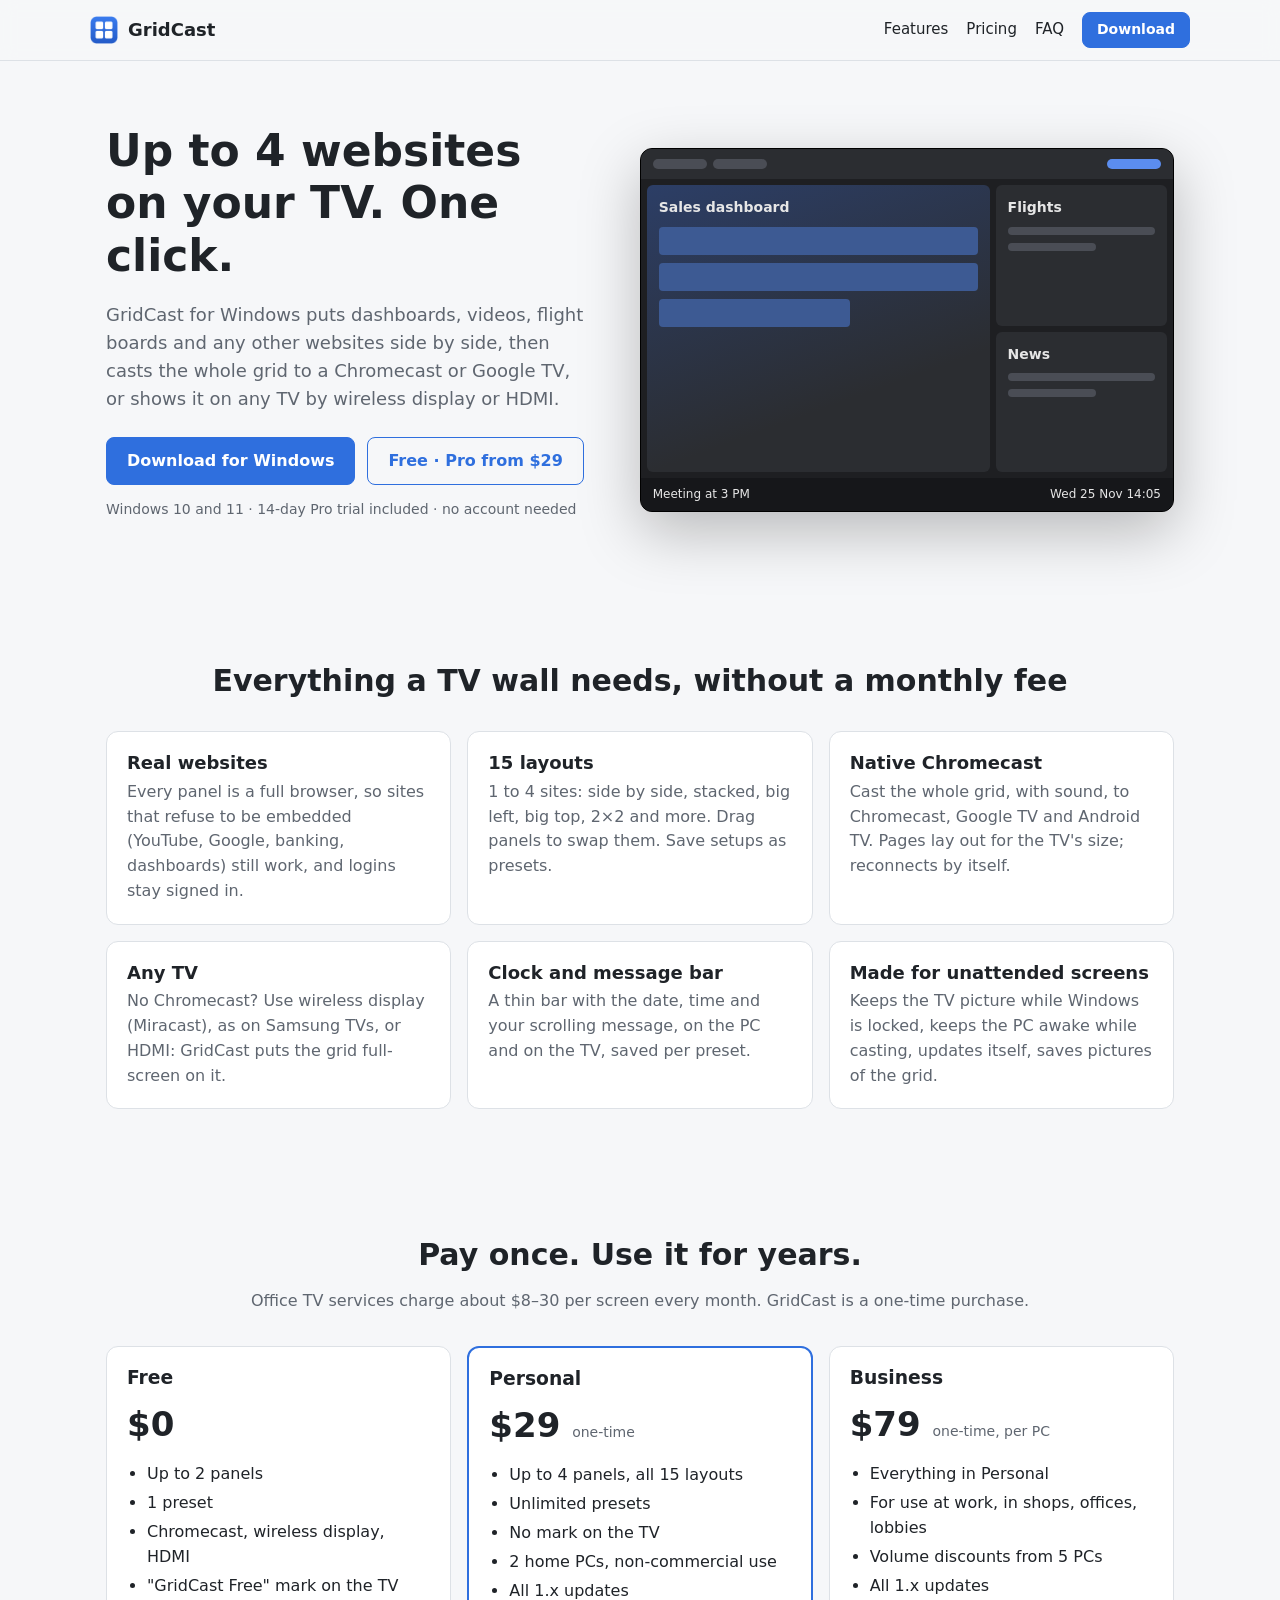
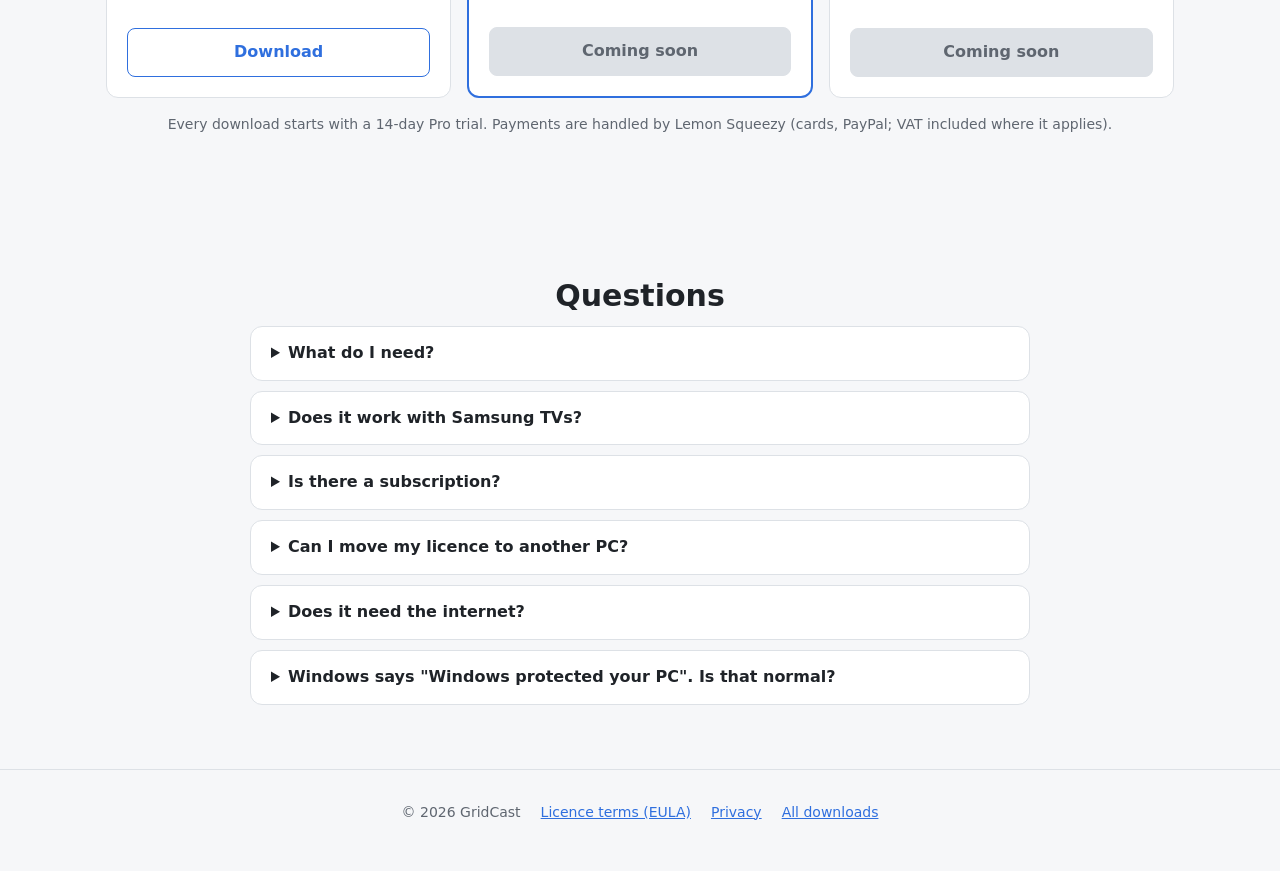
==== index.html @ 94e27844 "GridCast website Co-Authored-By: Claude Opus 5.5 <noreply@anthropic.com>" ====
<!doctype html>
<html lang="en">
  <head>
    <meta charset="utf-8" />
    <meta name="viewport" content="width=device-width, initial-scale=1" />
    <title>GridCast: up to 4 websites on your TV</title>
    <meta
      name="description"
      content="GridCast for Windows shows up to 4 websites at once in a grid, on your PC or your TV: Chromecast, Google TV, wireless display or HDMI. No player box, no monthly fee."
    />
    <link rel="icon" href="icon.png" />
    <link rel="stylesheet" href="site.css" />
  </head>
  <body>
    <header class="top">
      <a class="brand" href="#"><img src="icon.png" alt="" width="28" height="28" /> GridCast</a>
      <nav>
        <a href="#features">Features</a>
        <a href="#pricing">Pricing</a>
        <a href="#faq">FAQ</a>
        <a class="button small" href="https://github.com/bkokash/gridcast-releases/releases/latest">Download</a>
      </nav>
    </header>

    <main>
      <section class="hero">
        <div class="hero-text">
          <h1>Up to 4 websites on your TV. One click.</h1>
          <p class="lead">
            GridCast for Windows puts dashboards, videos, flight boards and any other websites side by side, then casts the
            whole grid to a Chromecast or Google TV, or shows it on any TV by wireless display or HDMI.
          </p>
          <div class="cta">
            <a class="button" href="https://github.com/bkokash/gridcast-releases/releases/latest">Download for Windows</a>
            <a class="button ghost" href="#pricing">Free · Pro from $29</a>
          </div>
          <p class="small muted">Windows 10 and 11 · 14-day Pro trial included · no account needed</p>
        </div>
        <div class="mock" aria-hidden="true">
          <div class="mock-bar"><span></span><span></span><span></span></div>
          <div class="mock-grid">
            <div class="cell big"><b>Sales dashboard</b><i></i><i></i><i class="short"></i></div>
            <div class="cell"><b>Flights</b><i></i><i class="short"></i></div>
            <div class="cell"><b>News</b><i></i><i class="short"></i></div>
          </div>
          <div class="mock-clock"><span>Meeting at 3 PM</span><span>Wed 25 Nov 14:05</span></div>
        </div>
      </section>

      <section id="features" class="features">
        <h2>Everything a TV wall needs, without a monthly fee</h2>
        <div class="grid3">
          <article>
            <h3>Real websites</h3>
            <p>Every panel is a full browser, so sites that refuse to be embedded (YouTube, Google, banking, dashboards) still work, and logins stay signed in.</p>
          </article>
          <article>
            <h3>15 layouts</h3>
            <p>1 to 4 sites: side by side, stacked, big left, big top, 2×2 and more. Drag panels to swap them. Save setups as presets.</p>
          </article>
          <article>
            <h3>Native Chromecast</h3>
            <p>Cast the whole grid, with sound, to Chromecast, Google TV and Android TV. Pages lay out for the TV's size; reconnects by itself.</p>
          </article>
          <article>
            <h3>Any TV</h3>
            <p>No Chromecast? Use wireless display (Miracast), as on Samsung TVs, or HDMI: GridCast puts the grid full-screen on it.</p>
          </article>
          <article>
            <h3>Clock and message bar</h3>
            <p>A thin bar with the date, time and your scrolling message, on the PC and on the TV, saved per preset.</p>
          </article>
          <article>
            <h3>Made for unattended screens</h3>
            <p>Keeps the TV picture while Windows is locked, keeps the PC awake while casting, updates itself, saves pictures of the grid.</p>
          </article>
        </div>
      </section>

      <section id="pricing" class="pricing">
        <h2>Pay once. Use it for years.</h2>
        <p class="muted center">Office TV services charge about $8–30 per screen every month. GridCast is a one-time purchase.</p>
        <div class="plans">
          <article class="plan">
            <h3>Free</h3>
            <p class="price">$0</p>
            <ul>
              <li>Up to 2 panels</li>
              <li>1 preset</li>
              <li>Chromecast, wireless display, HDMI</li>
              <li>"GridCast Free" mark on the TV</li>
            </ul>
            <a class="button ghost" href="https://github.com/bkokash/gridcast-releases/releases/latest">Download</a>
          </article>
          <article class="plan featured">
            <h3>Personal</h3>
            <p class="price">$29 <span>one-time</span></p>
            <ul>
              <li>Up to 4 panels, all 15 layouts</li>
              <li>Unlimited presets</li>
              <li>No mark on the TV</li>
              <li>2 home PCs, non-commercial use</li>
              <li>All 1.x updates</li>
            </ul>
            <a class="button buy" data-plan="personal" href="#pricing">Buy Personal</a>
          </article>
          <article class="plan">
            <h3>Business</h3>
            <p class="price">$79 <span>one-time, per PC</span></p>
            <ul>
              <li>Everything in Personal</li>
              <li>For use at work, in shops, offices, lobbies</li>
              <li>Volume discounts from 5 PCs</li>
              <li>All 1.x updates</li>
            </ul>
            <a class="button buy" data-plan="business" href="#pricing">Buy Business</a>
          </article>
        </div>
        <p class="small muted center" id="shop-note">
          Every download starts with a 14-day Pro trial. Payments are handled by Lemon Squeezy (cards, PayPal; VAT included where it applies).
        </p>
      </section>

      <section id="faq" class="faq">
        <h2>Questions</h2>
        <details>
          <summary>What do I need?</summary>
          <p>A Windows 10 or 11 PC and a TV with Chromecast or Google TV, wireless display (Miracast) or an HDMI cable. The PC and TV must be on the same network for casting.</p>
        </details>
        <details>
          <summary>Does it work with Samsung TVs?</summary>
          <p>Yes, through wireless display: in GridCast choose Cast → Wireless display, pick the TV, and the grid moves there. A VPN on the PC can block wireless displays.</p>
        </details>
        <details>
          <summary>Is there a subscription?</summary>
          <p>No. Personal and Business are one-time purchases and include all updates to version 1.x.</p>
        </details>
        <details>
          <summary>Can I move my licence to another PC?</summary>
          <p>Yes: in GridCast, Settings → Licence → Remove from this PC, then enter the key on the new PC.</p>
        </details>
        <details>
          <summary>Does it need the internet?</summary>
          <p>Only for the websites you show, for activating your licence (then about once a month), and for updates. Casting goes straight from your PC to the TV on your network.</p>
        </details>
        <details>
          <summary>Windows says "Windows protected your PC". Is that normal?</summary>
          <p>For now, yes: GridCast isn't code-signed yet. Click "More info", then "Run anyway".</p>
        </details>
      </section>
    </main>

    <footer class="foot">
      <span>© 2026 GridCast</span>
      <a href="eula.html">Licence terms (EULA)</a>
      <a href="privacy.html">Privacy</a>
      <a href="https://github.com/bkokash/gridcast-releases/releases">All downloads</a>
    </footer>

    <script>
      // Buy buttons: the Lemon Squeezy checkout links go here once the shop is open.
      const CHECKOUT = { personal: '', business: '' }
      document.querySelectorAll('.buy').forEach((a) => {
        const link = CHECKOUT[a.dataset.plan]
        if (link) a.href = link
        else {
          a.classList.add('soon')
          a.textContent = 'Coming soon'
          a.removeAttribute('href')
        }
      })
    </script>
  </body>
</html>
---- site.css ----
:root {
  --bg: #f6f7f9;
  --card: #ffffff;
  --text: #1f2328;
  --muted: #5f6670;
  --border: #dde1e6;
  --accent: #2f6fde;
  --accent-text: #ffffff;
  --mock: #1e1f22;
  color-scheme: light dark;
}
@media (prefers-color-scheme: dark) {
  :root {
    --bg: #17181b;
    --card: #222428;
    --text: #e8e9eb;
    --muted: #a0a5ad;
    --border: #34373d;
    --accent: #5b8def;
  }
}
* {
  box-sizing: border-box;
}
html {
  scroll-behavior: smooth;
}
body {
  margin: 0;
  background: var(--bg);
  color: var(--text);
  font: 16px/1.55 'Segoe UI', system-ui, -apple-system, sans-serif;
}
a {
  color: var(--accent);
}
h1,
h2,
h3 {
  line-height: 1.2;
}
.muted {
  color: var(--muted);
}
.small {
  font-size: 14px;
}
.center {
  text-align: center;
}

/* Header */
.top {
  position: sticky;
  top: 0;
  z-index: 2;
  display: flex;
  align-items: center;
  justify-content: space-between;
  gap: 16px;
  padding: 12px max(16px, calc((100vw - 1100px) / 2));
  background: color-mix(in srgb, var(--bg) 88%, transparent);
  backdrop-filter: blur(8px);
  border-bottom: 1px solid var(--border);
}
.brand {
  display: flex;
  align-items: center;
  gap: 10px;
  font-weight: 700;
  font-size: 18px;
  color: var(--text);
  text-decoration: none;
}
.brand img {
  border-radius: 6px;
}
nav {
  display: flex;
  align-items: center;
  gap: 18px;
}
nav a {
  color: var(--text);
  text-decoration: none;
  font-size: 15px;
}
nav a:not(.button):hover {
  color: var(--accent);
}

/* Buttons */
.button {
  display: inline-block;
  padding: 11px 20px;
  border-radius: 8px;
  background: var(--accent);
  color: var(--accent-text) !important;
  font-weight: 600;
  text-decoration: none;
  border: 1px solid var(--accent);
  text-align: center;
}
.button:hover {
  filter: brightness(1.08);
}
.button.small {
  padding: 6px 14px;
  font-size: 14px;
}
.button.ghost {
  background: transparent;
  color: var(--accent) !important;
}
.button.soon {
  background: var(--border);
  border-color: var(--border);
  color: var(--muted) !important;
  cursor: default;
  filter: none;
}

main {
  max-width: 1100px;
  margin: 0 auto;
  padding: 0 16px;
}
section {
  padding: 64px 0;
}
h2 {
  font-size: 30px;
  text-align: center;
  margin: 0 0 12px;
}

/* Hero */
.hero {
  display: grid;
  grid-template-columns: 1fr 1.1fr;
  gap: 48px;
  align-items: center;
}
.hero h1 {
  font-size: 44px;
  margin: 0 0 16px;
}
.lead {
  font-size: 18px;
  color: var(--muted);
}
.cta {
  display: flex;
  flex-wrap: wrap;
  gap: 12px;
  margin: 24px 0 12px;
}

/* App mock-up (drawn, not a screenshot) */
.mock {
  border-radius: 12px;
  overflow: hidden;
  background: var(--mock);
  box-shadow: 0 20px 60px rgba(0, 0, 0, 0.25);
  border: 1px solid #000;
}
.mock-bar {
  display: flex;
  gap: 6px;
  padding: 10px 12px;
  background: #2b2d31;
}
.mock-bar span {
  width: 54px;
  height: 10px;
  border-radius: 5px;
  background: #4a4d55;
}
.mock-bar span:last-child {
  margin-left: auto;
  background: #5b8def;
}
.mock-grid {
  display: grid;
  grid-template-columns: 2fr 1fr;
  grid-template-rows: 1fr 1fr;
  gap: 6px;
  padding: 6px;
  aspect-ratio: 16 / 9;
}
.cell {
  border-radius: 6px;
  background: #2b2d31;
  padding: 12px;
  display: flex;
  flex-direction: column;
  gap: 8px;
}
.cell.big {
  grid-row: span 2;
  background: linear-gradient(160deg, #2c3e66, #2b2d31 70%);
}
.cell b {
  color: #e6e6e6;
  font-size: 14px;
}
.cell i {
  display: block;
  height: 8px;
  border-radius: 4px;
  background: #4a4d55;
}
.cell i.short {
  width: 60%;
}
.cell.big i {
  height: 28px;
  background: #3d5a93;
}
.mock-clock {
  display: flex;
  justify-content: space-between;
  padding: 7px 12px;
  background: #16171a;
  color: #e6e6e6;
  font-size: 12px;
}

/* Features */
.grid3 {
  display: grid;
  grid-template-columns: repeat(3, 1fr);
  gap: 16px;
  margin-top: 32px;
}
.grid3 article,
.plan,
.faq details {
  background: var(--card);
  border: 1px solid var(--border);
  border-radius: 12px;
  padding: 20px;
}
.grid3 h3 {
  margin: 0 0 6px;
  font-size: 18px;
}
.grid3 p {
  margin: 0;
  color: var(--muted);
}

/* Pricing */
.plans {
  display: grid;
  grid-template-columns: repeat(3, 1fr);
  gap: 16px;
  margin: 32px 0 16px;
  align-items: stretch;
}
.plan {
  display: flex;
  flex-direction: column;
}
.plan.featured {
  border: 2px solid var(--accent);
}
.plan h3 {
  margin: 0;
}
.price {
  font-size: 34px;
  font-weight: 700;
  margin: 8px 0;
}
.price span {
  font-size: 14px;
  font-weight: 400;
  color: var(--muted);
}
.plan ul {
  padding-left: 20px;
  margin: 0 0 20px;
  flex: 1;
}
.plan li {
  margin: 4px 0;
}

/* FAQ */
.faq {
  max-width: 780px;
  margin: 0 auto;
}
.faq details {
  margin-top: 10px;
  padding: 14px 20px;
}
.faq summary {
  cursor: pointer;
  font-weight: 600;
}
.faq details p {
  color: var(--muted);
  margin: 10px 0 0;
}

/* Footer */
.foot {
  display: flex;
  flex-wrap: wrap;
  gap: 20px;
  justify-content: center;
  padding: 32px 16px 48px;
  border-top: 1px solid var(--border);
  color: var(--muted);
  font-size: 14px;
}

/* Text pages (EULA, privacy) */
.doc {
  max-width: 780px;
  margin: 0 auto;
  padding: 40px 16px 64px;
}
.doc h1 {
  font-size: 32px;
}
.doc h2 {
  text-align: left;
  font-size: 22px;
  margin-top: 32px;
}
.doc table {
  border-collapse: collapse;
  width: 100%;
  font-size: 15px;
}
.doc th,
.doc td {
  border: 1px solid var(--border);
  padding: 8px 10px;
  text-align: left;
  vertical-align: top;
}
.doc .note {
  background: var(--card);
  border: 1px solid var(--border);
  border-left: 4px solid var(--accent);
  border-radius: 8px;
  padding: 10px 14px;
}

/* Phones */
@media (max-width: 820px) {
  .hero,
  .grid3,
  .plans {
    grid-template-columns: 1fr;
  }
  .hero h1 {
    font-size: 34px;
  }
  nav a:not(.button) {
    display: none;
  }
  section {
    padding: 44px 0;
  }
}
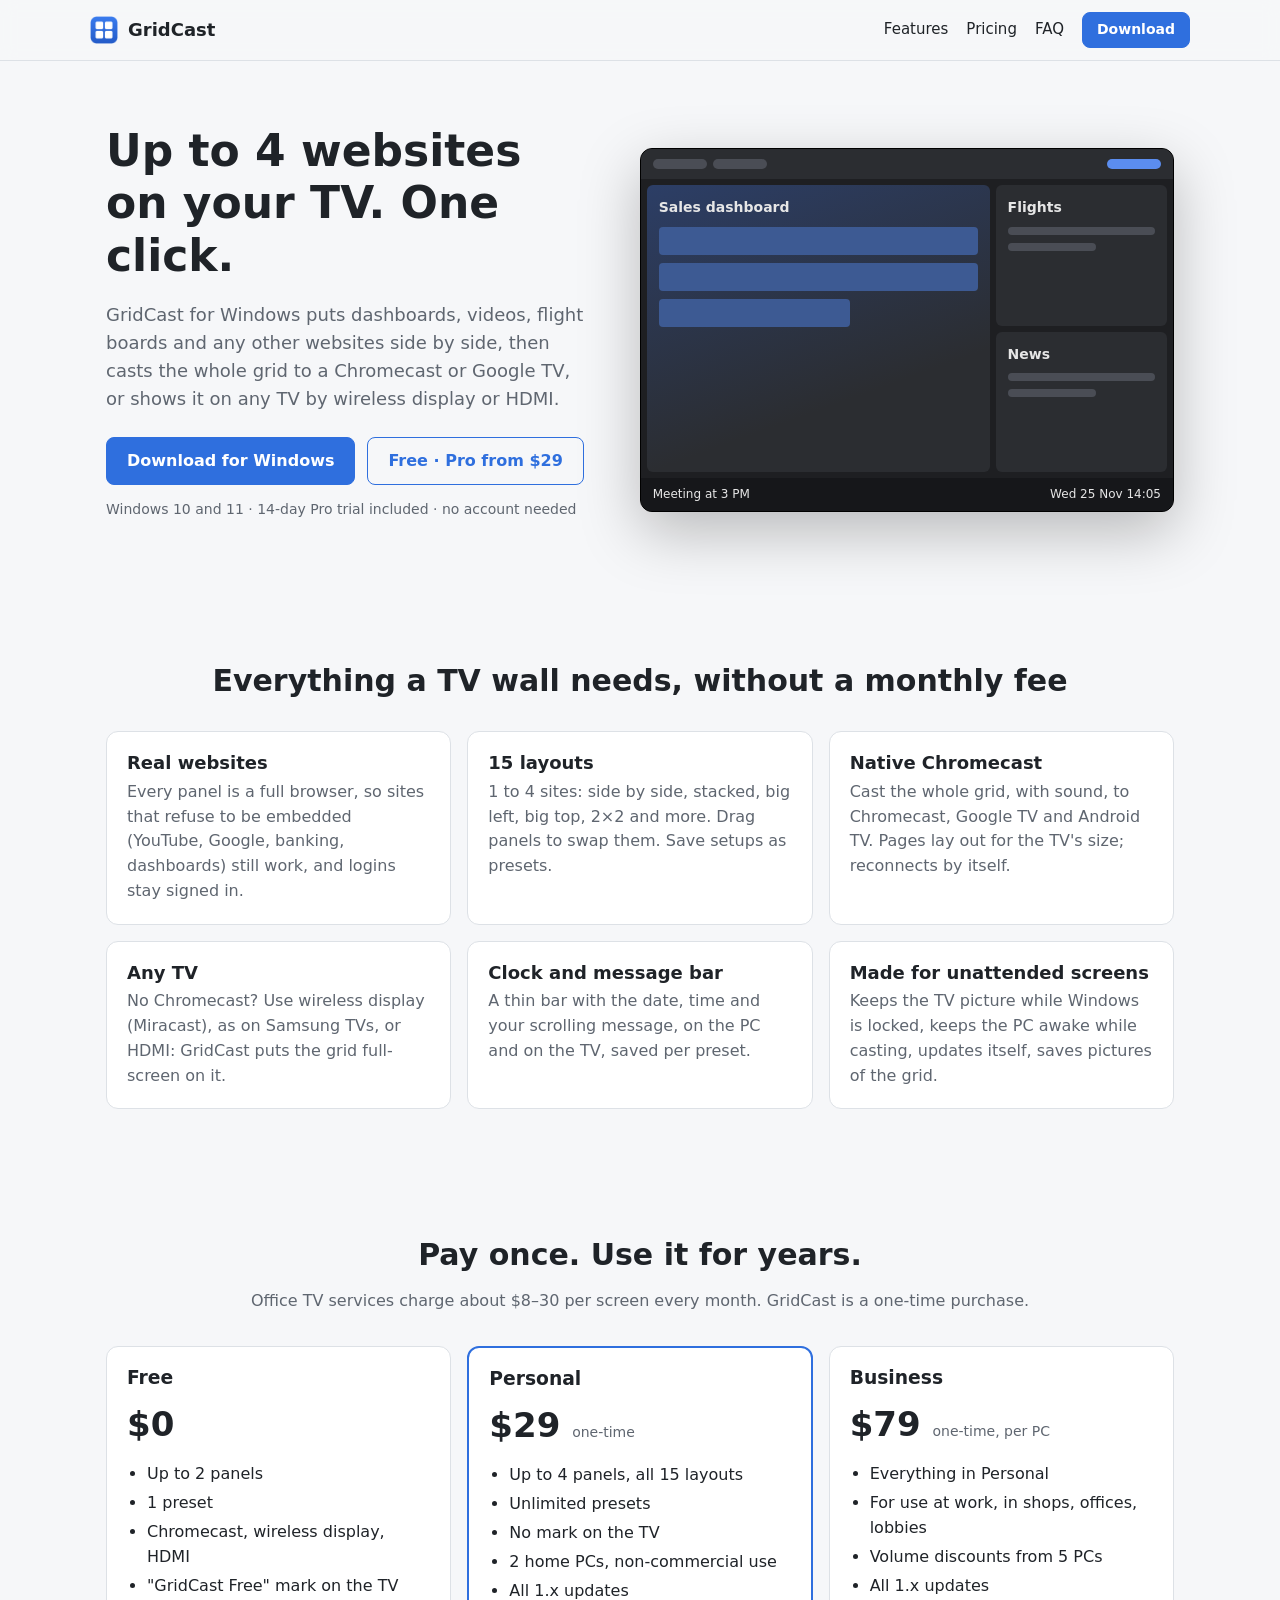
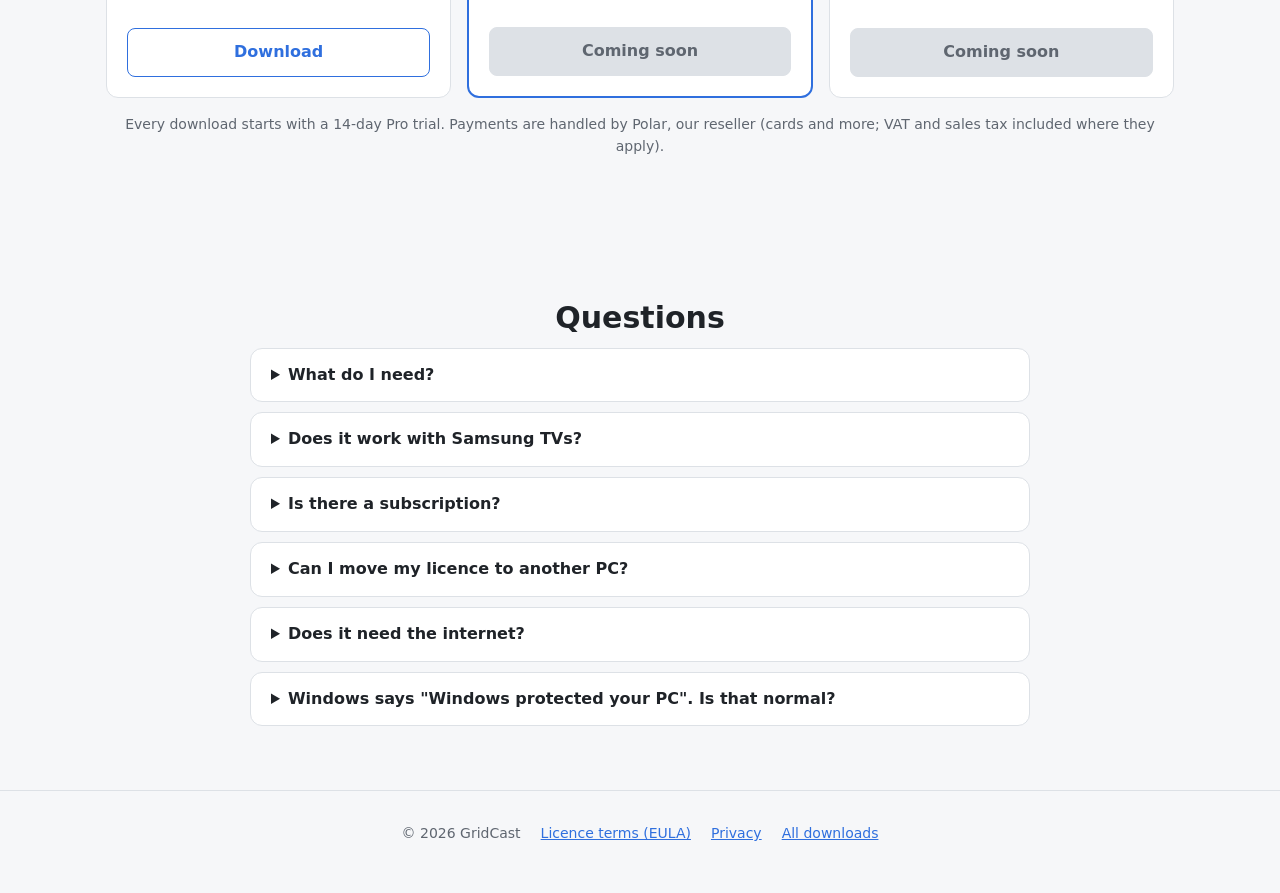
==== commit 6260a791: "Payments by Polar Co-Authored-By: Claude Opus 5.5 <noreply@anthropic.com>" ====
--- a/index.html
+++ b/index.html
@@ -117,7 +117,7 @@
           </article>
         </div>
         <p class="small muted center" id="shop-note">
-          Every download starts with a 14-day Pro trial. Payments are handled by Lemon Squeezy (cards, PayPal; VAT included where it applies).
+          Every download starts with a 14-day Pro trial. Payments are handled by Polar, our reseller (cards and more; VAT and sales tax included where they apply).
         </p>
       </section>
 
@@ -158,7 +158,7 @@
     </footer>
 
     <script>
-      // Buy buttons: the Lemon Squeezy checkout links go here once the shop is open.
+      // Buy buttons: the Polar checkout links go here once the shop is open.
       const CHECKOUT = { personal: '', business: '' }
       document.querySelectorAll('.buy').forEach((a) => {
         const link = CHECKOUT[a.dataset.plan]
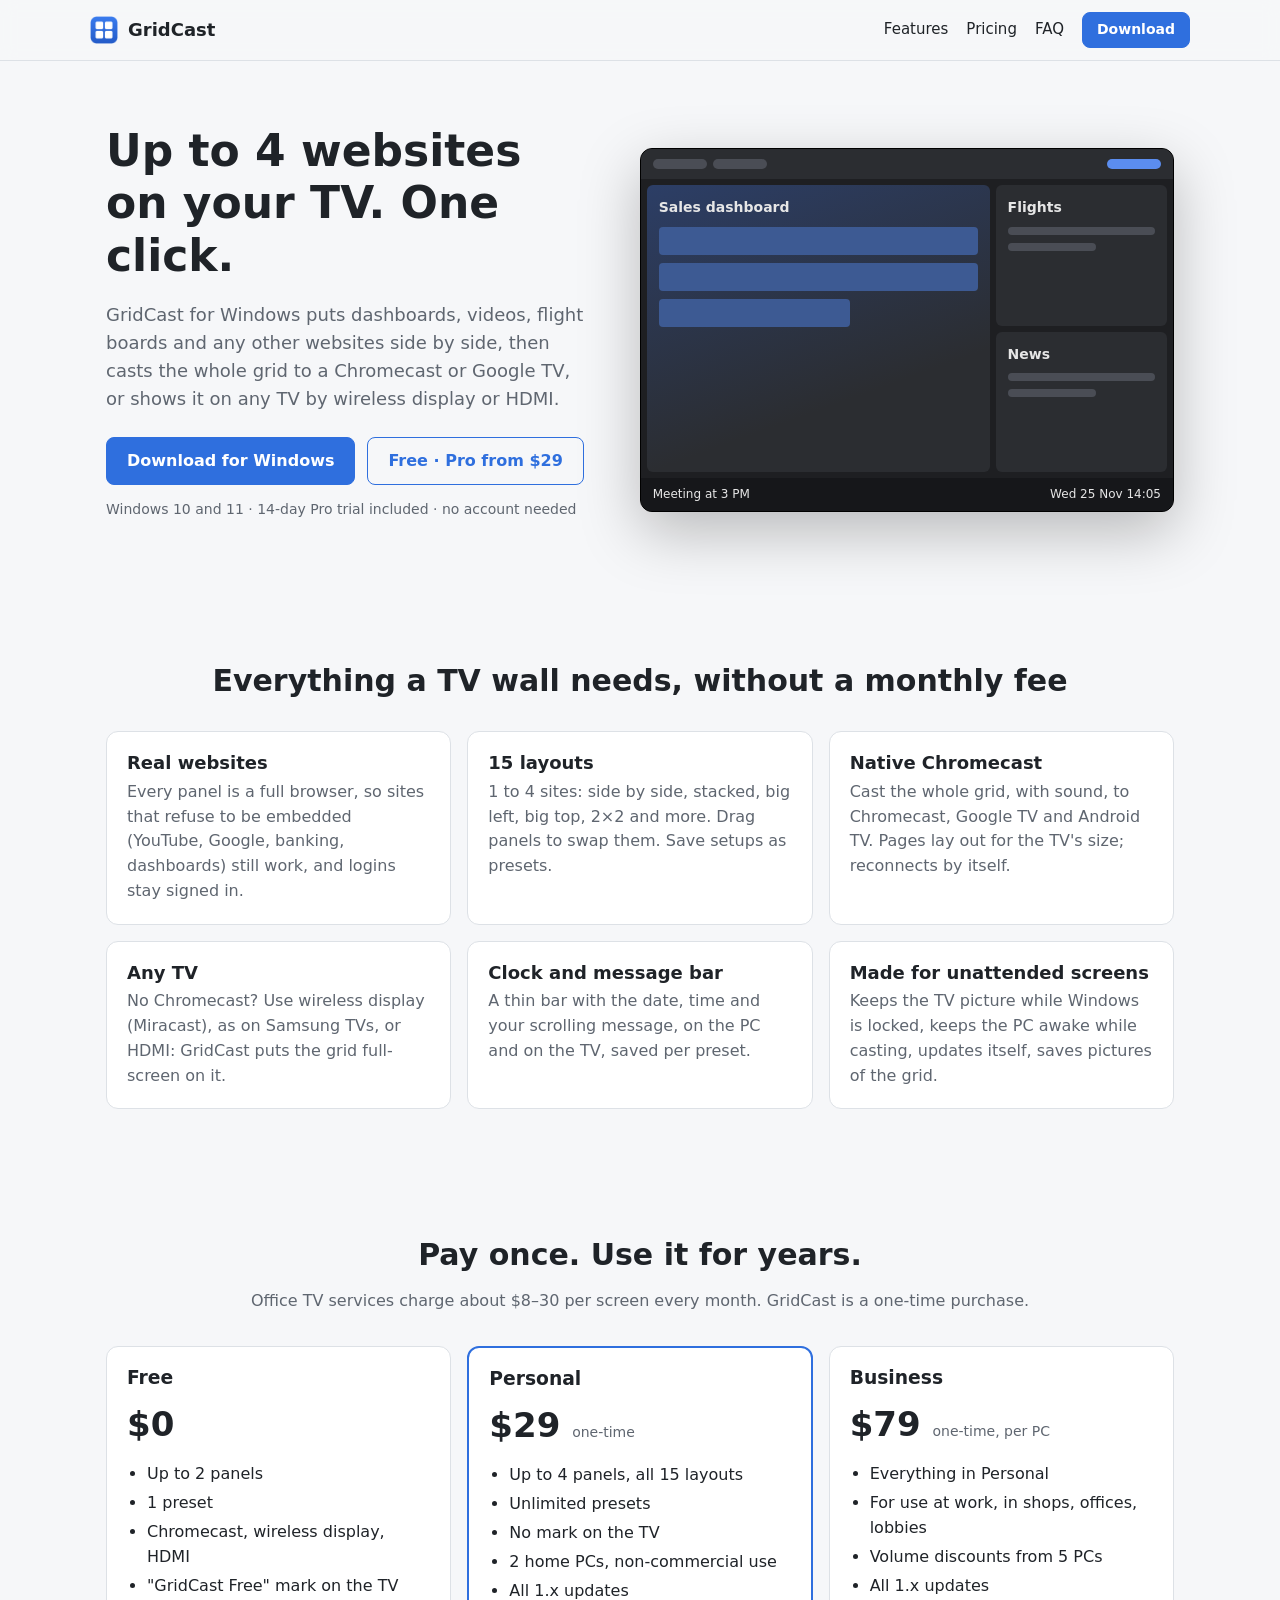
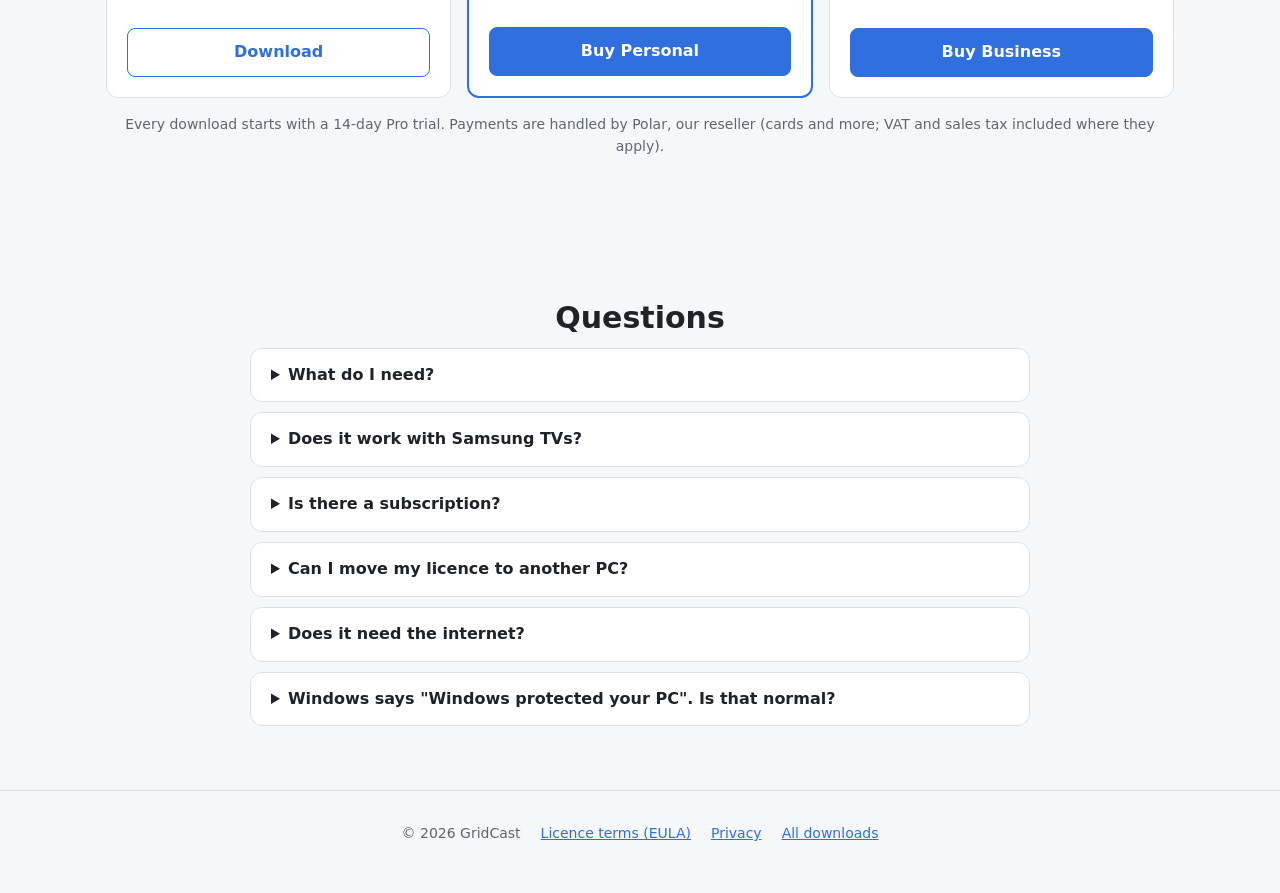
==== commit 5e4b2b1d: "Buy buttons: Polar checkout links Co-Authored-By: Claude Opus 5.5 <noreply@anthropic.com>" ====
--- a/index.html
+++ b/index.html
@@ -159,7 +159,10 @@
 
     <script>
       // Buy buttons: the Polar checkout links go here once the shop is open.
-      const CHECKOUT = { personal: '', business: '' }
+      const CHECKOUT = {
+        personal: 'https://buy.polar.sh/polar_cl_Snh9ky6FEHYRvSSPQiddtQpSYdczXSRhALVVM0n1iMo',
+        business: 'https://buy.polar.sh/polar_cl_74DGllRG7qCwVMTvtJvPh1kVIAf1tuffIYN1Q02DAqP'
+      }
       document.querySelectorAll('.buy').forEach((a) => {
         const link = CHECKOUT[a.dataset.plan]
         if (link) a.href = link
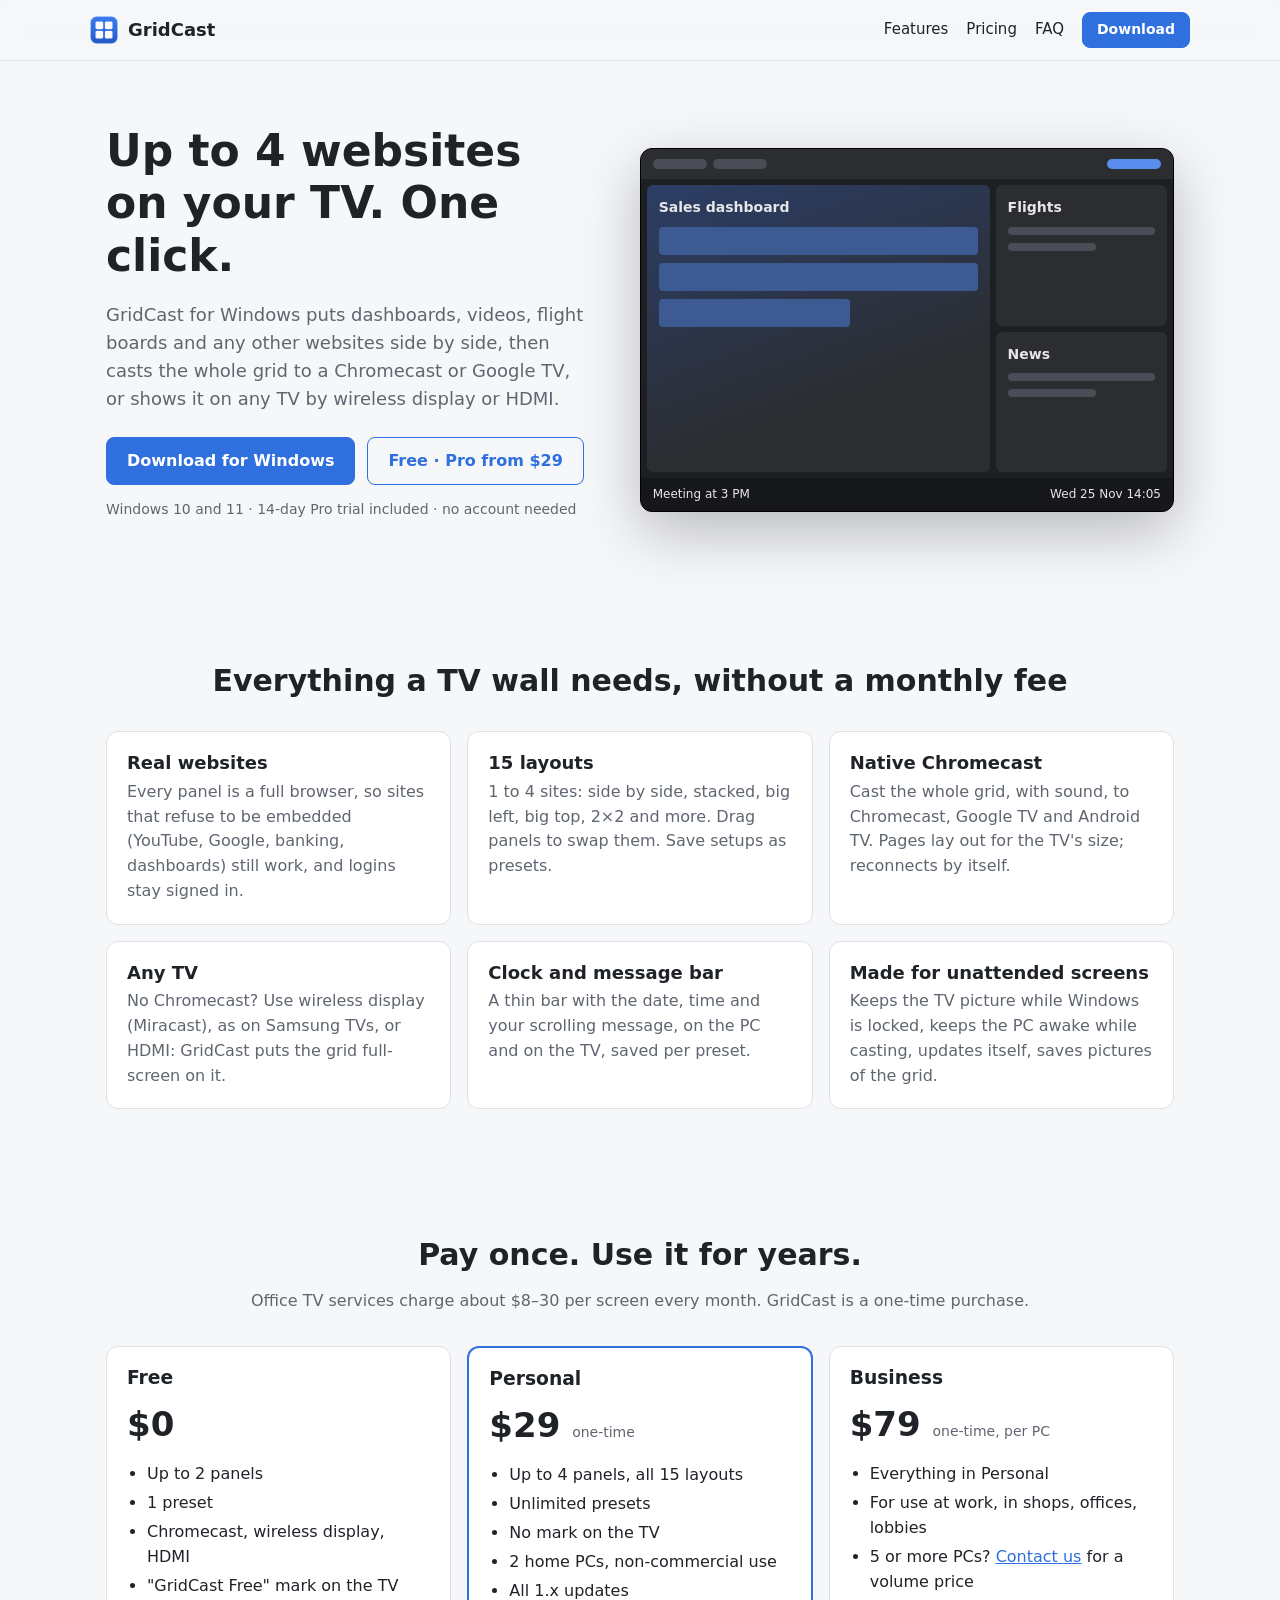
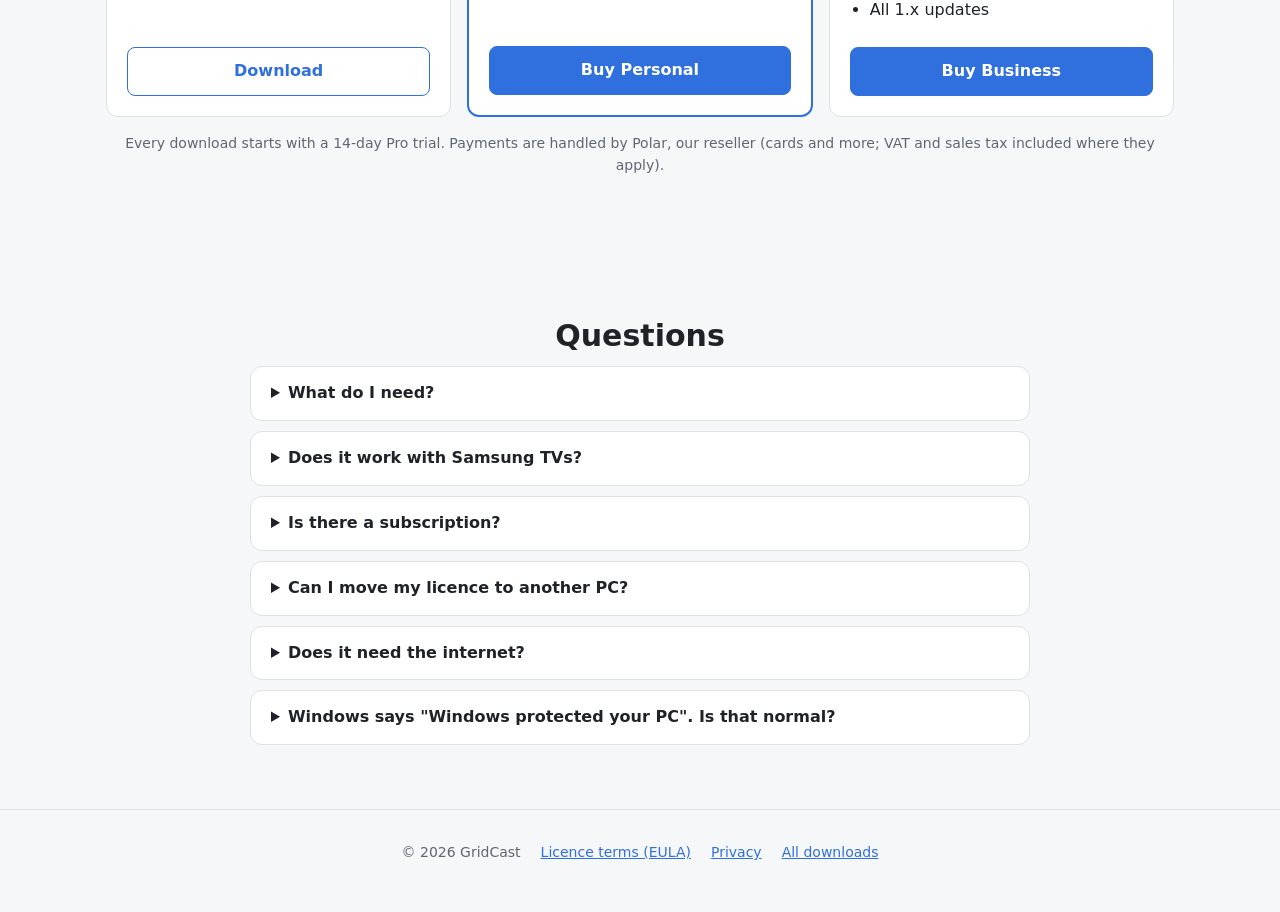
==== commit 0571744d: "Business: 5 or more PCs, contact us Co-Authored-By: Claude Opus 5.5 <noreply@anthropic.com>" ====
--- a/index.html
+++ b/index.html
@@ -110,7 +110,7 @@
             <ul>
               <li>Everything in Personal</li>
               <li>For use at work, in shops, offices, lobbies</li>
-              <li>Volume discounts from 5 PCs</li>
+              <li>5 or more PCs? <a href="mailto:bkokash@outlook.com?subject=GridCast%20Business%20volume">Contact us</a> for a volume price</li>
               <li>All 1.x updates</li>
             </ul>
             <a class="button buy" data-plan="business" href="#pricing">Buy Business</a>
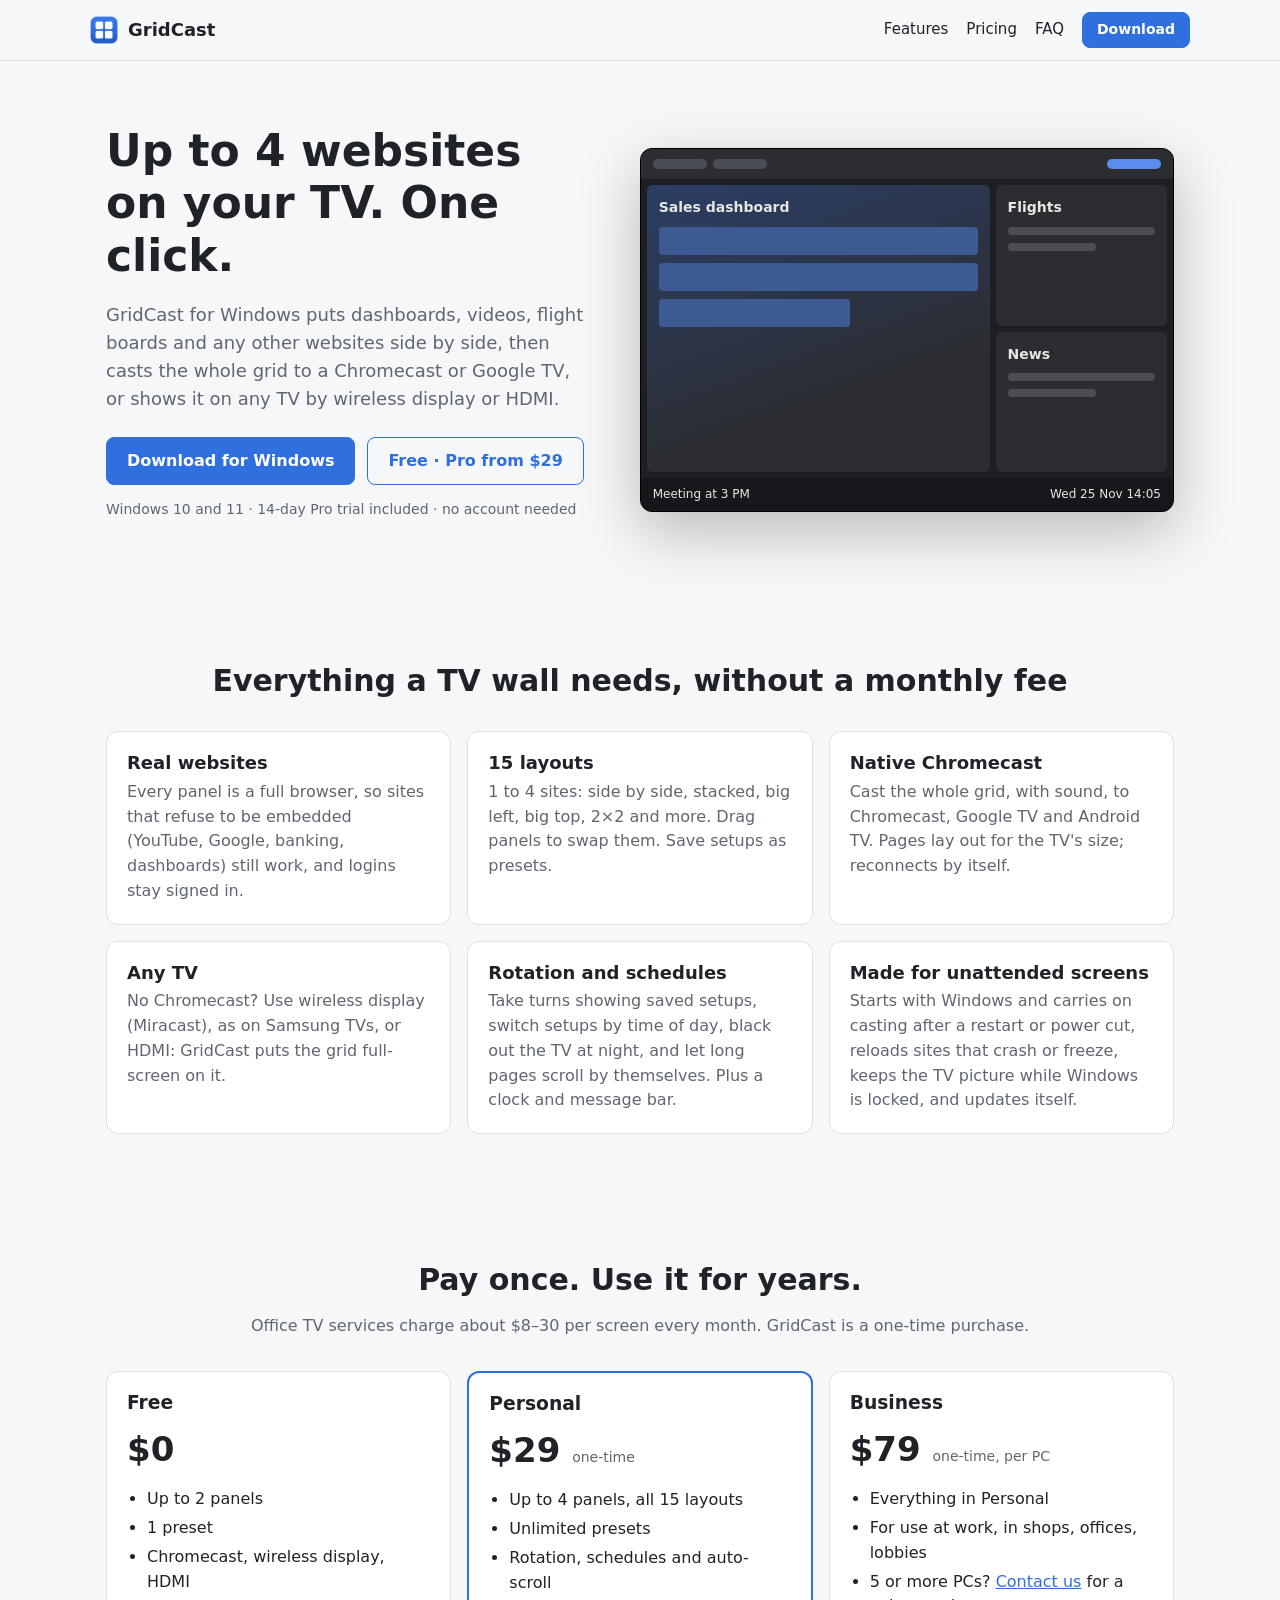
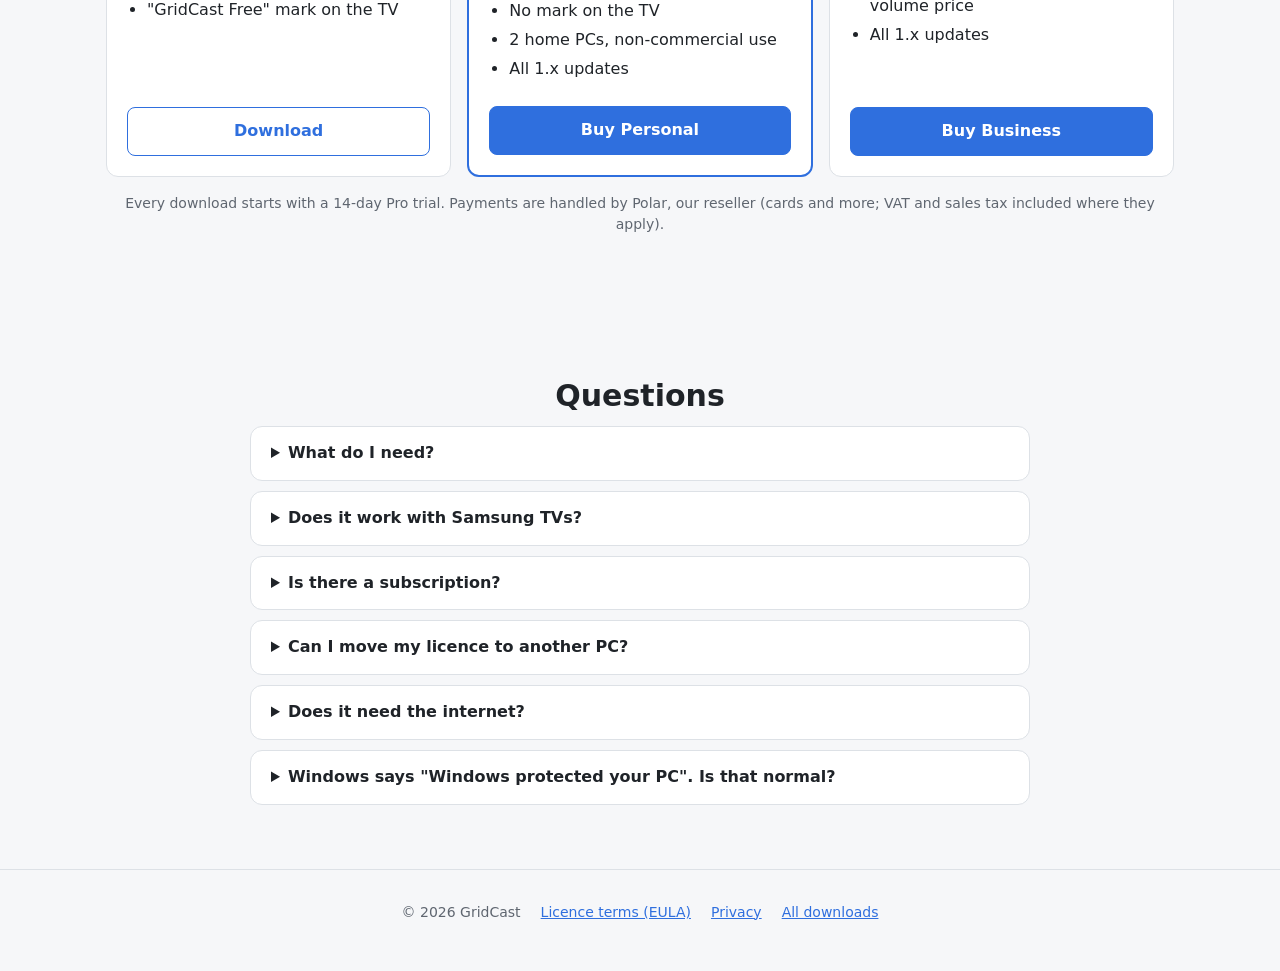
==== commit 08919085: "Rotation, schedules and auto-scroll; unattended-screen features (0.6.0)" ====
--- a/index.html
+++ b/index.html
@@ -67,12 +67,12 @@
             <p>No Chromecast? Use wireless display (Miracast), as on Samsung TVs, or HDMI: GridCast puts the grid full-screen on it.</p>
           </article>
           <article>
-            <h3>Clock and message bar</h3>
-            <p>A thin bar with the date, time and your scrolling message, on the PC and on the TV, saved per preset.</p>
+            <h3>Rotation and schedules</h3>
+            <p>Take turns showing saved setups, switch setups by time of day, black out the TV at night, and let long pages scroll by themselves. Plus a clock and message bar.</p>
           </article>
           <article>
             <h3>Made for unattended screens</h3>
-            <p>Keeps the TV picture while Windows is locked, keeps the PC awake while casting, updates itself, saves pictures of the grid.</p>
+            <p>Starts with Windows and carries on casting after a restart or power cut, reloads sites that crash or freeze, keeps the TV picture while Windows is locked, and updates itself.</p>
           </article>
         </div>
       </section>
@@ -98,6 +98,7 @@
             <ul>
               <li>Up to 4 panels, all 15 layouts</li>
               <li>Unlimited presets</li>
+              <li>Rotation, schedules and auto-scroll</li>
               <li>No mark on the TV</li>
               <li>2 home PCs, non-commercial use</li>
               <li>All 1.x updates</li>
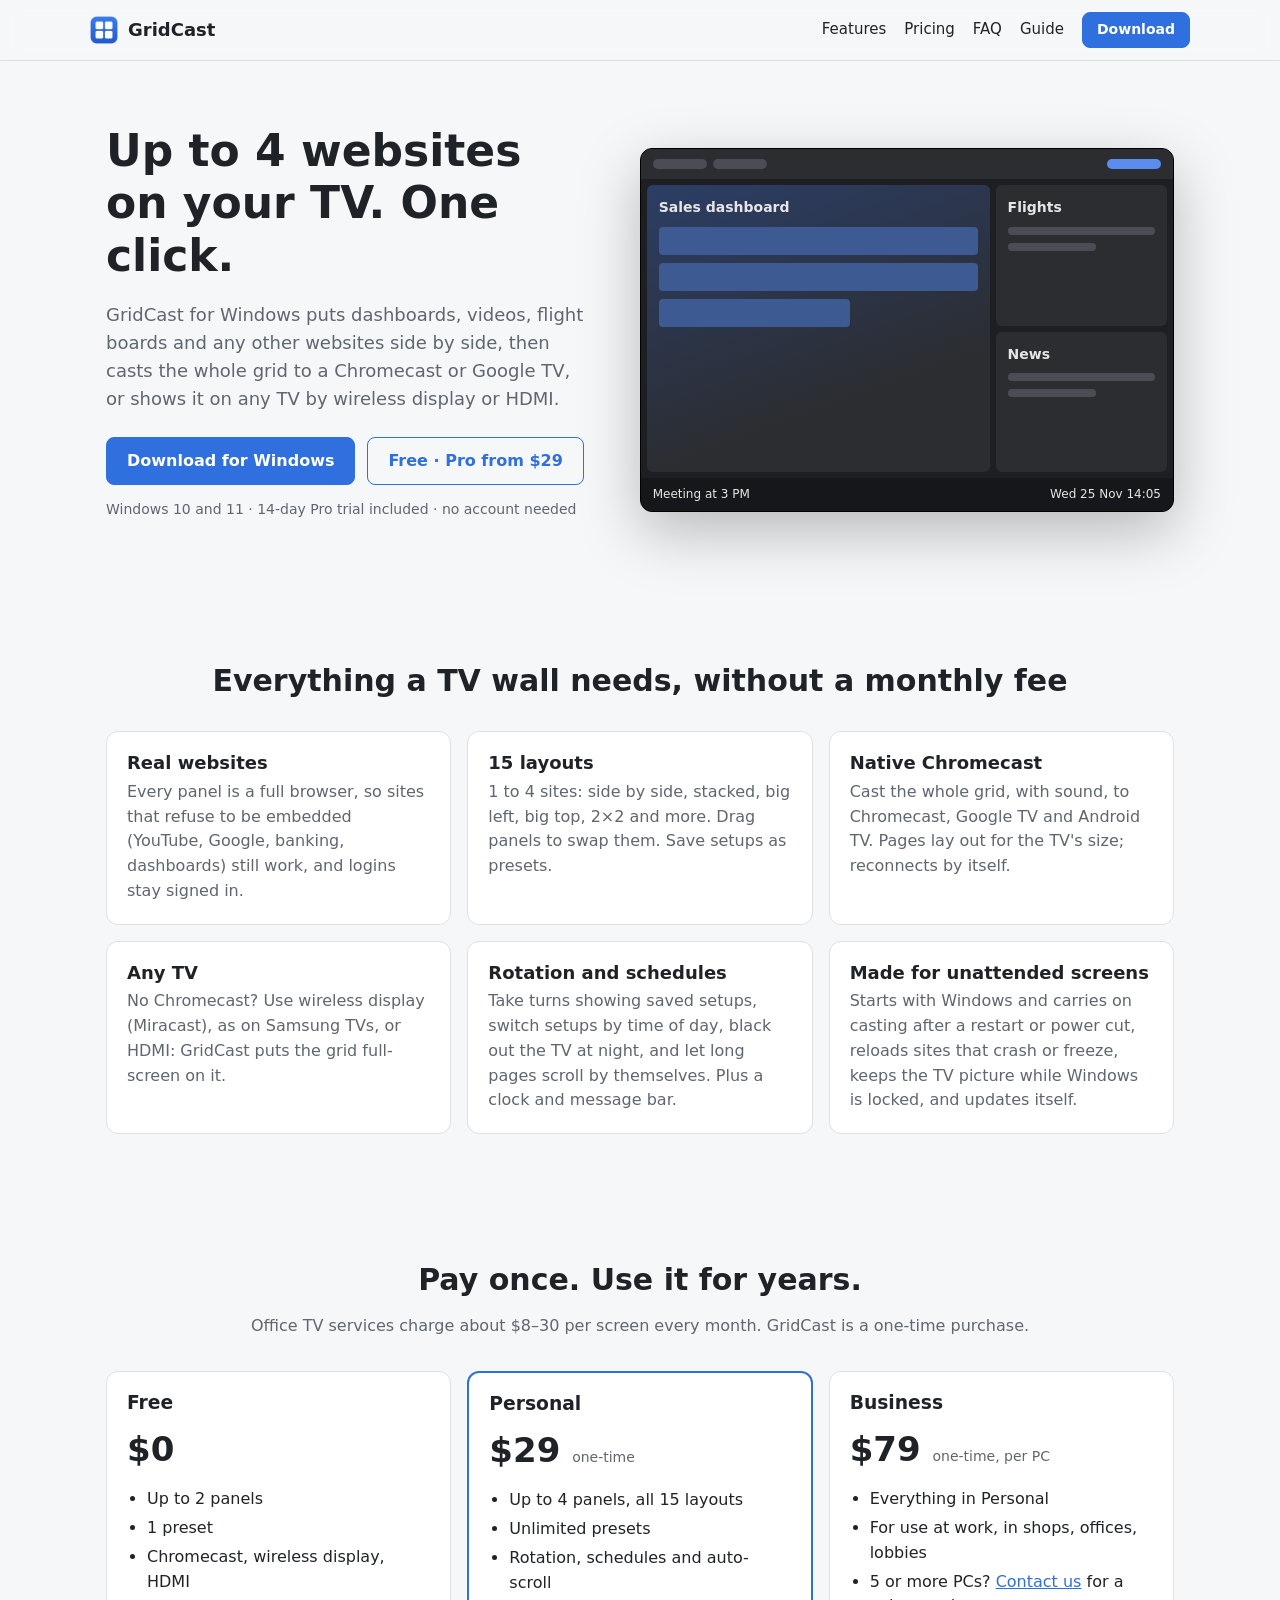
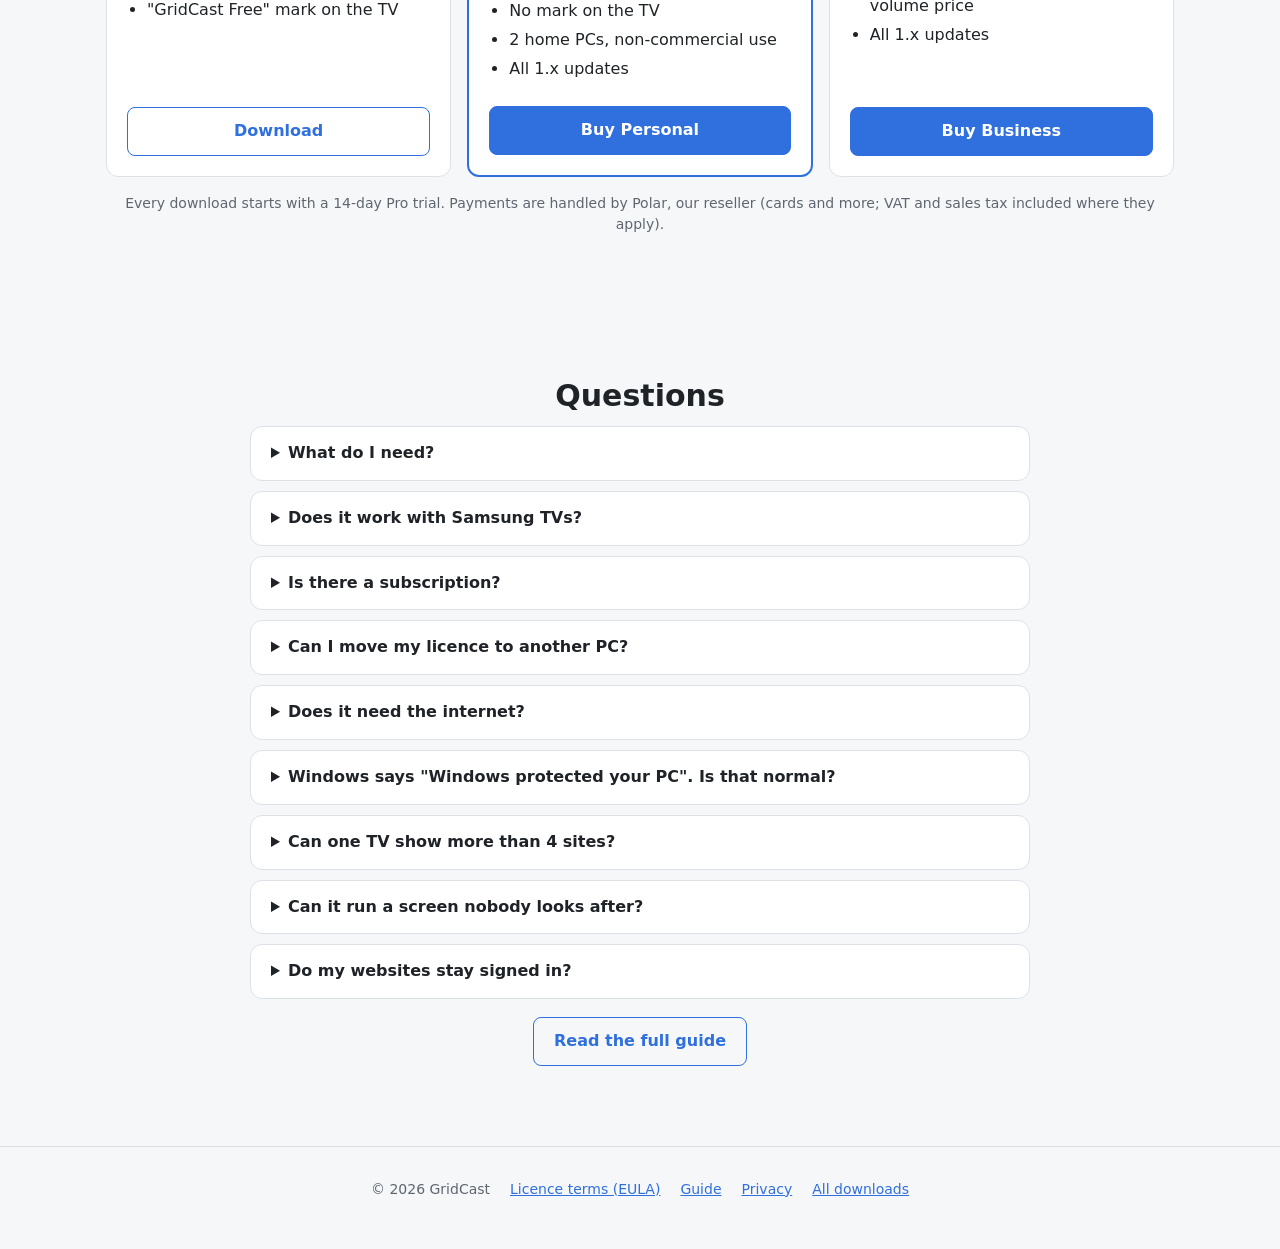
==== commit 223ac023: "Guide page with screenshots; more questions on the home page" ====
--- a/index.html
+++ b/index.html
@@ -18,6 +18,7 @@
         <a href="#features">Features</a>
         <a href="#pricing">Pricing</a>
         <a href="#faq">FAQ</a>
+        <a class="keep" href="guide.html">Guide</a>
         <a class="button small" href="https://github.com/bkokash/gridcast-releases/releases/latest">Download</a>
       </nav>
     </header>
@@ -148,12 +149,26 @@
           <summary>Windows says "Windows protected your PC". Is that normal?</summary>
           <p>For now, yes: GridCast isn't code-signed yet. Click "More info", then "Run anyway".</p>
         </details>
+        <details>
+          <summary>Can one TV show more than 4 sites?</summary>
+          <p>Yes, with Pro: save several setups and let GridCast rotate between them, or switch setups by time of day with a schedule.</p>
+        </details>
+        <details>
+          <summary>Can it run a screen nobody looks after?</summary>
+          <p>Yes: it starts with Windows, carries on casting after a restart or power cut, reloads sites that crash or freeze, and can black out the TV at night.</p>
+        </details>
+        <details>
+          <summary>Do my websites stay signed in?</summary>
+          <p>Yes, like in a browser. A panel can also have its own separate login, to show two accounts of the same site.</p>
+        </details>
+        <p class="faq-more"><a class="button ghost" href="guide.html">Read the full guide</a></p>
       </section>
     </main>
 
     <footer class="foot">
       <span>© 2026 GridCast</span>
       <a href="eula.html">Licence terms (EULA)</a>
+      <a href="guide.html">Guide</a>
       <a href="privacy.html">Privacy</a>
       <a href="https://github.com/bkokash/gridcast-releases/releases">All downloads</a>
     </footer>
--- a/site.css
+++ b/site.css
@@ -351,6 +351,136 @@
   padding: 10px 14px;
 }
 
+/* Guide (D114) */
+.guide {
+  display: grid;
+  grid-template-columns: 230px 1fr;
+  gap: 40px;
+  max-width: 1100px;
+  margin: 0 auto;
+  padding: 32px 16px 64px;
+}
+.toc {
+  position: sticky;
+  top: 76px;
+  align-self: start;
+  max-height: calc(100vh - 96px);
+  overflow-y: auto;
+  font-size: 14px;
+}
+.toc ol {
+  padding-left: 20px;
+  margin: 8px 0 0;
+}
+.toc li {
+  margin: 4px 0;
+}
+.toc a {
+  color: var(--text);
+  text-decoration: none;
+}
+.toc a:hover {
+  color: var(--accent);
+}
+.guide-body {
+  min-width: 0;
+  max-width: 820px;
+}
+.guide-body h1 {
+  font-size: 36px;
+  margin: 0 0 8px;
+}
+.guide-body section {
+  padding: 28px 0 8px;
+  scroll-margin-top: 64px;
+}
+.guide-body h2 {
+  text-align: left;
+  font-size: 26px;
+}
+.guide-body h3 {
+  font-size: 18px;
+  margin: 22px 0 6px;
+}
+.guide-body figure {
+  margin: 16px 0;
+}
+.guide-body figure img {
+  display: block;
+  width: 100%;
+  height: auto;
+  border-radius: 10px;
+  border: 1px solid var(--border);
+  box-shadow: 0 8px 30px rgba(0, 0, 0, 0.18);
+}
+.guide-body figcaption {
+  color: var(--muted);
+  font-size: 14px;
+  margin-top: 6px;
+}
+.guide-body table {
+  border-collapse: collapse;
+  width: 100%;
+  font-size: 15px;
+  margin: 10px 0;
+}
+.guide-body th,
+.guide-body td {
+  border: 1px solid var(--border);
+  padding: 7px 10px;
+  text-align: left;
+  vertical-align: top;
+}
+.guide-body th {
+  background: var(--card);
+}
+.guide-body li {
+  margin: 5px 0;
+}
+.guide-body details {
+  background: var(--card);
+  border: 1px solid var(--border);
+  border-radius: 10px;
+  padding: 12px 16px;
+  margin-top: 8px;
+}
+.guide-body summary {
+  cursor: pointer;
+  font-weight: 600;
+}
+.guide-body .note {
+  background: var(--card);
+  border: 1px solid var(--border);
+  border-left: 4px solid var(--accent);
+  border-radius: 8px;
+  padding: 10px 14px;
+}
+kbd,
+code {
+  font-family: Consolas, ui-monospace, monospace;
+  font-size: 0.88em;
+  background: var(--card);
+  border: 1px solid var(--border);
+  border-radius: 4px;
+  padding: 1px 5px;
+  white-space: nowrap;
+}
+.pro {
+  display: inline-block;
+  padding: 0 6px;
+  border-radius: 4px;
+  background: var(--accent);
+  color: var(--accent-text);
+  font-size: 12px;
+  font-weight: 600;
+  line-height: 18px;
+  vertical-align: middle;
+}
+.faq-more {
+  margin-top: 18px;
+  text-align: center;
+}
+
 /* Phones */
 @media (max-width: 820px) {
   .hero,
@@ -361,8 +491,27 @@
   .hero h1 {
     font-size: 34px;
   }
-  nav a:not(.button) {
+  nav a:not(.button):not(.keep) {
     display: none;
+  }
+  .guide {
+    grid-template-columns: 1fr;
+    gap: 16px;
+  }
+  .toc {
+    position: static;
+    max-height: none;
+    background: var(--card);
+    border: 1px solid var(--border);
+    border-radius: 10px;
+    padding: 12px 16px;
+  }
+  .guide-body table {
+    display: block;
+    overflow-x: auto;
+  }
+  .guide-body h1 {
+    font-size: 30px;
   }
   section {
     padding: 44px 0;
